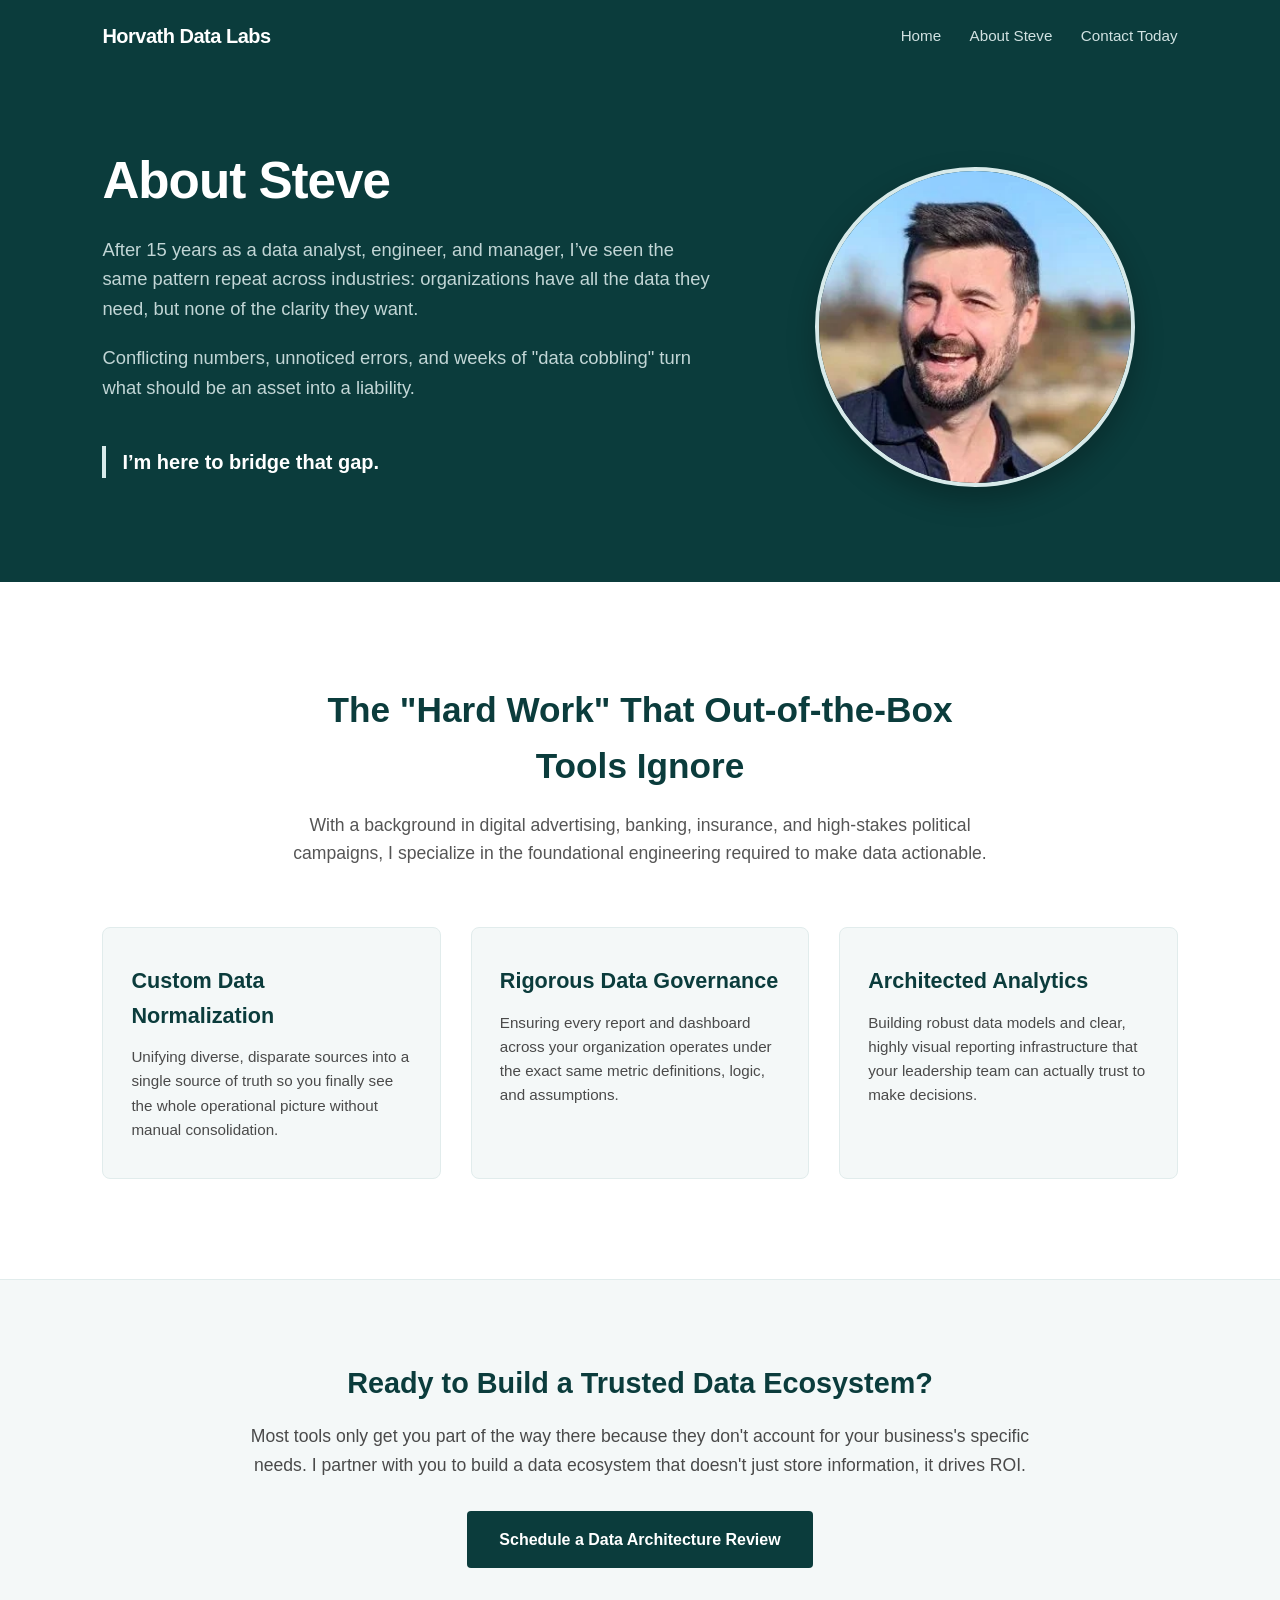
==== about.html @ 763e81eb "Update site code and add new assets" ====
<!DOCTYPE html>
<html lang="en">
<head>
    <meta charset="UTF-8">
    <meta name="viewport" content="width=device-width, initial-scale=1.0">
    <title>About Steve | Horvath Data Labs</title>
    <link rel="stylesheet" href="styles.css">
</head>
<body>

    <!-- Shared Header Placeholder -->
    <div id="header-placeholder"></div>

    <script>
      fetch('header.html')
        .then(response => response.text())
        .then(data => {
          const placeholder = document.getElementById('header-placeholder');
          placeholder.innerHTML = data;

          // Automatically set the 'active' class on the matching navigation link
          const currentPage = window.location.pathname.split('/').pop() || 'index.html';
          const links = placeholder.querySelectorAll('nav a');
          links.forEach(link => {
            if (link.getAttribute('href') === currentPage) {
              link.classList.add('active');
            }
          });
        });
    </script>

    <!-- SECTION 1: ABOUT HERO -->
    <section class="hero-container about-hero">
        <div class="hero-text">
            <h1>About Steve</h1>
            <p>After 15 years as a data analyst, engineer, and manager, I’ve seen the same pattern repeat across industries: organizations have all the data they need, but none of the clarity they want.</p>
            <p>Conflicting numbers, unnoticed errors, and weeks of "data cobbling" turn what should be an asset into a liability.</p>
            <div class="tagline-quote">I’m here to bridge that gap.</div>
        </div>
        <div class="hero-image-wrapper">
            <img src="images/steve.jpeg" alt="Steve - Horvath Data Labs" class="profile-img">
        </div>
    </section>

    <!-- SECTION 2: SPECIALIZATION GRID -->
    <section class="specialization-section">
        <div class="section-header">
            <h2>The "Hard Work" That Out-of-the-Box Tools Ignore</h2>
            <p>With a background in digital advertising, banking, insurance, and high-stakes political campaigns, I specialize in the foundational engineering required to make data actionable.</p>
        </div>

        <div class="grid-container">
            <div class="card">
                <h3>Custom Data Normalization</h3>
                <p>Unifying diverse, disparate sources into a single source of truth so you finally see the whole operational picture without manual consolidation.</p>
            </div>

            <div class="card">
                <h3>Rigorous Data Governance</h3>
                <p>Ensuring every report and dashboard across your organization operates under the exact same metric definitions, logic, and assumptions.</p>
            </div>

            <div class="card">
                <h3>Architected Analytics</h3>
                <p>Building robust data models and clear, highly visual reporting infrastructure that your leadership team can actually trust to make decisions.</p>
            </div>
        </div>
    </section>

    <!-- SECTION 3: ROI & CTA -->
    <section class="cta-section">
        <div class="cta-box">
            <h3>Ready to Build a Trusted Data Ecosystem?</h3>
            <p>Most tools only get you part of the way there because they don't account for your business's specific needs. I partner with you to build a data ecosystem that doesn't just store information, it drives ROI.</p>
            <a href="contact.html" class="btn-primary">Schedule a Data Architecture Review</a>
        </div>
    </section>

</body>
</html>
---- styles.css ----
/* ==========================================================================
   1. GLOBAL RESETS & BASE STYLES
   ========================================================================== */
* {
    margin: 0;
    padding: 0;
    box-sizing: border-box;
    font-family: -apple-system, BlinkMacSystemFont, "Segoe UI", Roboto, Helvetica, Arial, sans-serif;
}

body {
    color: #1a1a1a;
    background-color: #fcfcfc;
    line-height: 1.6;
}

/* ==========================================================================
   2. SHARED HEADER & NAVIGATION
   ========================================================================== */
#header-placeholder {
    position: sticky;
    top: 0;
    z-index: 1000;
    width: 100%;
}

header {
    display: flex;
    justify-content: space-between;
    align-items: center;
    width: 100%;
    padding: 20px 8%;
    box-sizing: border-box;
    background-color: #0b3c3c;
    color: #ffffff;
}

.logo, .logo a {
    color: #ffffff;
    text-decoration: none;
    font-size: 1.25rem;
    font-weight: 700;
    letter-spacing: -0.5px;
}

nav a {
    color: #d1e2e2;
    text-decoration: none;
    margin-left: 24px;
    font-size: 0.95rem;
    font-weight: 500;
    transition: color 0.2s;
}

nav a:hover,
nav a.active {
    color: #ffffff;
}

/* ==========================================================================
   3. REUSABLE COMPONENTS (BUTTONS, CARDS, GRIDS)
   ========================================================================== */
.btn-primary {
    display: inline-block;
    align-self: flex-start;
    background-color: #ffffff;
    color: #0b3c3c;
    padding: 16px 32px;
    border-radius: 4px;
    font-weight: 600;
    text-decoration: none;
    transition: background-color 0.2s, transform 0.1s;
}

.btn-primary:hover {
    background-color: #e2f0f0;
    transform: translateY(-2px);
}

.section-header {
    text-align: center;
    max-width: 700px;
    margin: 0 auto 60px auto;
}

.section-header h2 {
    font-size: 2.2rem;
    color: #0b3c3c;
    margin-bottom: 16px;
}

.section-header p {
    font-size: 1.1rem;
    color: #555555;
}

.grid-container {
    display: grid;
    grid-template-columns: repeat(auto-fit, minmax(260px, 1fr));
    gap: 30px;
    max-width: 1200px;
    margin: 0 auto;
}

.card {
    background-color: #f4f8f8;
    border: 1px solid #e1ecec;
    border-radius: 8px;
    padding: 36px 28px;
    position: relative;
    transition: transform 0.2s, box-shadow 0.2s;
}

.card:hover {
    transform: translateY(-4px);
    box-shadow: 0 12px 24px rgba(0, 0, 0, 0.05);
}

/* Step Badges & Card Typography */
.step-number {
    font-size: 0.9rem;
    font-weight: 700;
    color: #0b3c3c;
    background-color: #d8eaea;
    padding: 4px 10px;
    border-radius: 4px;
    display: inline-block;
    margin-bottom: 20px;
}

.card h3 {
    font-size: 1.35rem;
    color: #1a1a1a;
    margin-bottom: 6px;
}

.card h4 {
    font-size: 0.9rem;
    color: #556b6b;
    font-weight: 600;
    text-transform: uppercase;
    letter-spacing: 0.5px;
    margin-bottom: 16px;
}

.card p {
    font-size: 0.95rem;
    color: #4a4a4a;
    line-height: 1.5;
}

/* ==========================================================================
   4. PAGE-SPECIFIC SECTIONS
   ========================================================================== */
/* Hero Section */
.hero-container {
    display: flex;
    background-color: #0b3c3c;
    color: #ffffff;
    min-height: 80vh;
}

.hero-text {
    flex: 1;
    padding: 80px 5% 80px 8%;
    display: flex;
    flex-direction: column;
    justify-content: center;
}

.hero-text h1 {
    font-size: 3.2rem;
    line-height: 1.15;
    font-weight: 700;
    margin-bottom: 24px;
    letter-spacing: -1px;
}

.hero-text p {
    font-size: 1.15rem;
    color: #c2d6d6;
    margin-bottom: 36px;
    max-width: 540px;
}

.hero-image {
    flex: 1;
    background-image: url('images/heublein-tower.jpeg');
    background-size: cover;
    background-position: center;
    min-height: 400px;
}

/* Hero Variant (About Page) */
.hero-container.about-hero {
    min-height: auto;
    align-items: center;
    padding: 80px 8%;
    gap: 60px;
}

.hero-container.about-hero .hero-text {
    flex: 1.2;
    padding: 0;
}

.hero-container.about-hero .hero-text p {
    margin-bottom: 20px;
    max-width: none;
}

.hero-image-wrapper {
    flex: 0.8;
    display: flex;
    justify-content: center;
}

.profile-img {
    width: 320px;
    height: 320px;
    object-fit: cover;
    border-radius: 50%;
    border: 4px solid #d8eaea;
    box-shadow: 0 12px 28px rgba(0, 0, 0, 0.25);
}

.tagline-quote {
    font-size: 1.25rem;
    font-weight: 600;
    color: #ffffff;
    border-left: 4px solid #d8eaea;
    padding-left: 16px;
    margin: 24px 0;
}

/* 4-Step Process Section */
.process-section {
    padding: 100px 8%;
    background-color: #ffffff;
}

/* Specialization Grid Section */
.specialization-section {
    padding: 100px 8%;
    background-color: #ffffff;
}

.specialization-section .section-header {
    max-width: 720px;
}

.specialization-section .grid-container {
    grid-template-columns: repeat(auto-fit, minmax(280px, 1fr));
}

.specialization-section .card h3 {
    color: #0b3c3c;
    margin-bottom: 12px;
}

.specialization-section .card p {
    line-height: 1.6;
}

/* Applied Expertise Section */
.expertise-section {
    padding: 80px 8%;
    background-color: #f4f8f8;
    border-top: 1px solid #e1ecec;
}

.expertise-grid {
    display: grid;
    grid-template-columns: repeat(auto-fit, minmax(300px, 1fr));
    gap: 24px;
    margin-top: 40px;
}

.expertise-card {
    background: #ffffff;
    padding: 24px;
    border-radius: 6px;
    border: 1px solid #e1ecec;
}

.expertise-card h4 {
    font-size: 1.1rem;
    margin-bottom: 10px;
    color: #0b3c3c;
}

.expertise-card a {
    display: inline-block;
    margin-top: 14px;
    color: #0b3c3c;
    font-weight: 600;
    text-decoration: none;
    font-size: 0.9rem;
}

/* Contact Page Layout */
.container {
    max-width: 1100px;
    margin: 50px auto;
    padding: 0 20px;
    display: grid;
    grid-template-columns: 1fr 1.2fr;
    gap: 50px;
    align-items: start;
}

.expectations-card {
    background-color: #f4f8f8;
    border: 1px solid #e1ecec;
    border-radius: 8px;
    padding: 24px;
}

.form-card {
    background: #ffffff;
    border: 1px solid #e1ecec;
    border-radius: 8px;
    padding: 32px;
    box-shadow: 0 4px 12px rgba(0, 0, 0, 0.03);
}

.form-group {
    margin-bottom: 20px;
}

.form-group label {
    display: block;
    font-size: 0.9rem;
    font-weight: 600;
    color: #2d3748;
    margin-bottom: 6px;
}

.form-group input,
.form-group select,
.form-group textarea {
    width: 100%;
    padding: 12px;
    border: 1px solid #cbd5e0;
    border-radius: 6px;
    font-size: 0.95rem;
    color: #1a1a1a;
    outline: none;
    transition: border-color 0.2s, box-shadow 0.2s;
}

.form-group input:focus,
.form-group select:focus,
.form-group textarea:focus {
    border-color: #0b3c3c;
    box-shadow: 0 0 0 3px rgba(11, 60, 60, 0.1);
}

.btn-submit {
    display: inline-block;
    width: 100%;
    padding: 14px;
    background-color: #0b3c3c;
    color: #ffffff;
    border: none;
    border-radius: 6px;
    font-size: 1rem;
    font-weight: 600;
    cursor: pointer;
    transition: background-color 0.2s;
    text-align: center;
}

.btn-submit:hover {
    background-color: #135252;
}

/* CTA Section */
.cta-section {
    padding: 80px 8%;
    background-color: #f4f8f8;
    border-top: 1px solid #e1ecec;
    text-align: center;
}

.cta-box {
    max-width: 780px;
    margin: 0 auto;
}

.cta-box h3 {
    font-size: 1.8rem;
    color: #0b3c3c;
    margin-bottom: 16px;
}

.cta-box p {
    font-size: 1.1rem;
    color: #4a4a4a;
    margin-bottom: 32px;
    line-height: 1.6;
}

.cta-section .btn-primary {
    background-color: #0b3c3c;
    color: #ffffff;
}

.cta-section .btn-primary:hover {
    background-color: #145252;
}

/* Custom checkmark list scope */
.expectations-card ul {
    list-style: none;
    padding-left: 0;
}

.expectations-card li {
    position: relative;
    padding-left: 24px;
    margin-bottom: 12px;
    color: #2d3748;
    font-size: 0.95rem;
}

.expectations-card li::before {
    content: "✓";
    position: absolute;
    left: 0;
    top: 0;
    color: #0b3c3c;
    font-weight: bold;
}

.expectations-card {
    margin-top: 35px;
}

/* ==========================================================================
   5. RESPONSIVE BREAKPOINTS
   ========================================================================== */
@media (max-width: 900px) {
    .hero-container {
        flex-direction: column;
    }
    .hero-container.about-hero {
        flex-direction: column-reverse;
        padding: 60px 6%;
        text-align: center;
    }
    .hero-text {
        padding: 60px 6%;
    }
    .hero-text h1 {
        font-size: 2.4rem;
    }
    .hero-image {
        min-height: 300px;
    }
    .tagline-quote {
        border-left: none;
        border-top: 3px solid #d8eaea;
        padding-left: 0;
        padding-top: 16px;
    }
    .profile-img {
        width: 240px;
        height: 240px;
    }
    .container {
        grid-template-columns: 1fr;
        gap: 30px;
        margin: 30px auto;
    }
    .article-hero h1 {
        font-size: 2.1rem;
    }
    .article-hero p.subtitle {
        font-size: 1.05rem;
    }
}

/* ==========================================================================
   6. BLOG & ARTICLE STYLES
   ========================================================================== */

/* 1. Blog Grid / Listing Page Cards */
.blog-grid {
    display: grid;
    grid-template-columns: repeat(auto-fit, minmax(300px, 1fr));
    gap: 32px;
    max-width: 1200px;
    margin: 60px auto;
    padding: 0 20px;
}

.blog-card {
    background-color: #ffffff;
    border: 1px solid #e1ecec;
    border-radius: 8px;
    overflow: hidden;
    display: flex;
    flex-direction: column;
    transition: transform 0.2s, box-shadow 0.2s;
}

.blog-card:hover {
    transform: translateY(-4px);
    box-shadow: 0 12px 24px rgba(0, 0, 0, 0.06);
}

.blog-card-img {
    width: 100%;
    height: 200px;
    object-fit: cover;
}

.blog-card-body {
    padding: 24px;
    display: flex;
    flex-direction: column;
    flex-grow: 1;
}

.blog-meta {
    font-size: 0.85rem;
    color: #556b6b;
    font-weight: 600;
    text-transform: uppercase;
    letter-spacing: 0.5px;
    margin-bottom: 8px;
}

.blog-card-title {
    font-size: 1.35rem;
    color: #0b3c3c;
    margin-bottom: 12px;
    line-height: 1.3;
}

.blog-card-title a {
    color: inherit;
    text-decoration: none;
}

.blog-card-title a:hover {
    color: #135252;
}

.blog-card-excerpt {
    font-size: 0.95rem;
    color: #4a4a4a;
    line-height: 1.5;
    margin-bottom: 20px;
    flex-grow: 1;
}

.blog-card-link {
    color: #0b3c3c;
    font-weight: 600;
    text-decoration: none;
    font-size: 0.9rem;
}

.blog-card-link:hover {
    text-decoration: underline;
}

/* 2. Article Hero & Header Elements */
.article-hero {
    background-color: #0b3c3c;
    color: #ffffff;
    padding: 70px 8% 60px 8%;
    text-align: center;
}

.article-hero .category-tag {
    display: inline-block;
    background-color: rgba(216, 234, 234, 0.15);
    color: #d8eaea;
    font-size: 0.85rem;
    font-weight: 600;
    text-transform: uppercase;
    letter-spacing: 1px;
    padding: 6px 16px;
    border-radius: 20px;
    margin-bottom: 20px;
    border: 1px solid rgba(216, 234, 234, 0.2);
}

.article-hero h1 {
    font-size: 2.8rem;
    line-height: 1.2;
    font-weight: 700;
    max-width: 900px;
    margin: 0 auto 20px auto;
    letter-spacing: -0.5px;
}

.article-hero p.subtitle {
    font-size: 1.2rem;
    color: #c2d6d6;
    max-width: 720px;
    margin: 0 auto;
}

/* 3. Single Article Post Container */
.article-container {
    max-width: 860px;
    margin: 0 auto;
    padding: 60px 24px;
}

.article-header {
    margin-bottom: 32px;
    text-align: center;
}

.article-title {
    font-size: 2.5rem;
    color: #0b3c3c;
    line-height: 1.2;
    margin-bottom: 16px;
    letter-spacing: -0.5px;
}

.article-meta {
    font-size: 0.95rem;
    color: #555555;
    display: flex;
    justify-content: center;
    gap: 16px;
    align-items: center;
}

.article-featured-img {
    width: 100%;
    max-height: 420px;
    object-fit: cover;
    border-radius: 8px;
    margin-bottom: 40px;
}

/* 4. Article Body Typography & Content */
.article-body {
    font-size: 1.1rem;
    line-height: 1.8;
    color: #1a1a1a;
}

.intro-lead {
    font-size: 1.2rem;
    color: #2d3748;
    line-height: 1.7;
    margin-bottom: 28px;
    font-weight: 500;
}

.article-body p {
    margin-bottom: 24px;
}

.article-body h2 {
    font-size: 1.8rem;
    color: #0b3c3c;
    margin: 50px 0 20px 0;
    line-height: 1.3;
    letter-spacing: -0.5px;
}

.article-body h3 {
    font-size: 1.4rem;
    color: #0b3c3c;
    margin: 32px 0 12px 0;
    line-height: 1.3;
}

.article-body ul,
.article-body ol {
    margin: 0 0 24px 24px;
    padding-left: 12px;
}

.article-body li {
    margin-bottom: 8px;
}

.article-body blockquote {
    border-left: 4px solid #0b3c3c;
    background-color: #f4f8f8;
    padding: 20px 24px;
    margin: 32px 0;
    border-radius: 0 6px 6px 0;
    font-style: italic;
    color: #2d3748;
}

.article-body code {
    background-color: #f4f8f8;
    border: 1px solid #e1ecec;
    padding: 2px 6px;
    border-radius: 4px;
    font-family: monospace;
    font-size: 0.9em;
}

.article-body pre {
    background-color: #0b3c3c;
    color: #ffffff;
    padding: 20px;
    border-radius: 8px;
    overflow-x: auto;
    margin: 30px 0;
}

.article-body pre code {
    background: none;
    border: none;
    color: inherit;
    padding: 0;
}

.article-body figure {
    margin: 32px 0;
}

.article-body figcaption {
    text-align: center;
    font-size: 0.85rem;
    color: #555555;
    margin-top: 8px;
}

.article-body hr {
    border: 0;
    height: 1px;
    background: #e1ecec;
    margin: 40px 0;
}

/* Callout Box Component */
.cost-box {
    background-color: #f4f8f8;
    border-left: 4px solid #0b3c3c;
    border-radius: 0 8px 8px 0;
    padding: 24px 28px;
    margin: 36px 0;
}

.cost-box h3 {
    color: #0b3c3c;
    font-size: 1.2rem;
    margin-bottom: 12px;
}

.cost-box ul {
    list-style: none;
    margin: 0;
    padding-left: 0;
}

.cost-box li {
    position: relative;
    padding-left: 24px;
    margin-bottom: 10px;
    color: #2d3748;
    font-size: 0.98rem;
}

.cost-box li::before {
    content: "•";
    position: absolute;
    left: 8px;
    color: #0b3c3c;
    font-weight: bold;
    font-size: 1.2rem;
}

/* Bullet/Check Solution List Component */
.solution-list {
    list-style: none;
    margin: 24px 0 40px 0;
    padding-left: 0;
}

.solution-list li {
    position: relative;
    padding-left: 32px;
    margin-bottom: 20px;
    font-size: 1.05rem;
    color: #333333;
    line-height: 1.6;
}

.solution-list li::before {
    content: "✓";
    position: absolute;
    left: 0;
    top: 0;
    color: #0b3c3c;
    font-weight: bold;
    font-size: 1.2rem;
    background-color: #e1ecec;
    width: 24px;
    height: 24px;
    border-radius: 50%;
    display: flex;
    align-items: center;
    justify-content: center;
}
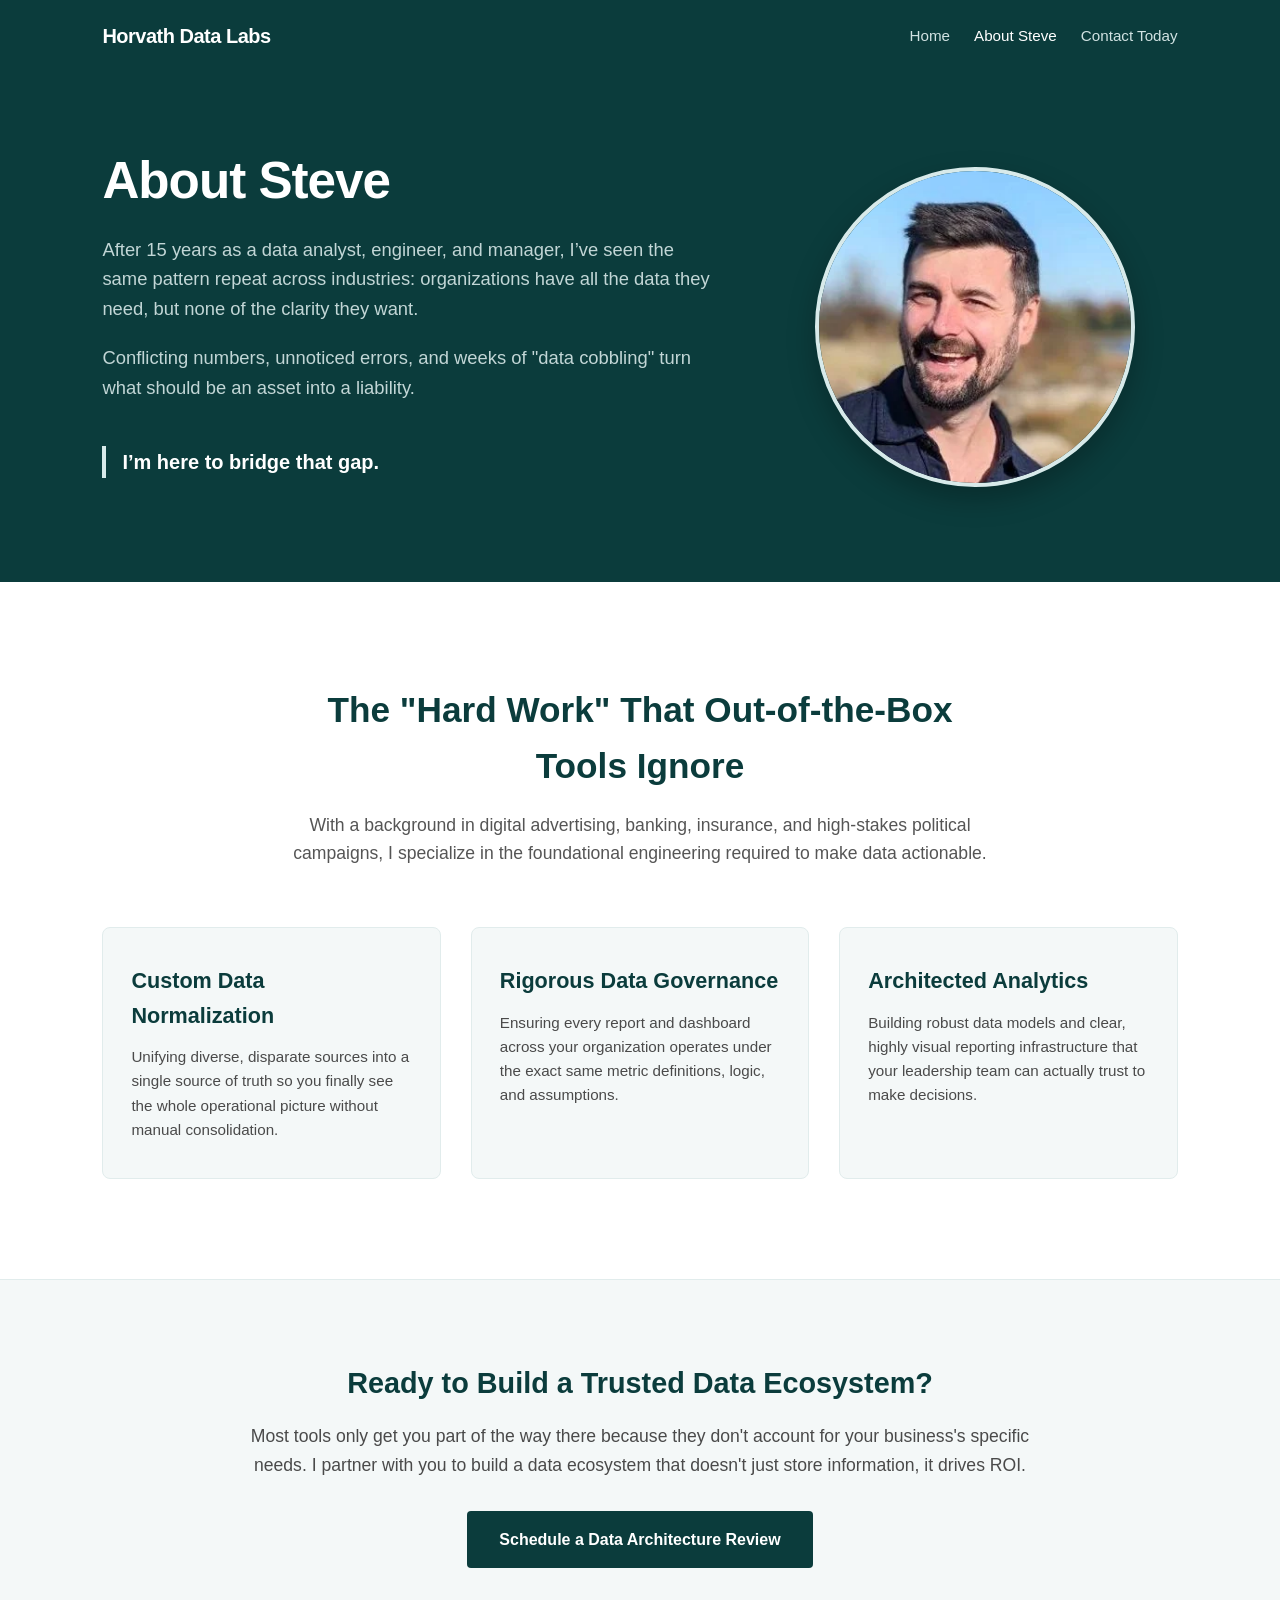
==== commit 9dad8a3d: "adjust hvac title" ====
--- a/about.html
+++ b/about.html
@@ -7,6 +7,9 @@
     <link rel="stylesheet" href="styles.css">
 </head>
 <body>
+
+    <!-- 1. Skip Navigation Link for Keyboard Users -->
+    <a href="#main-content" class="skip-link">Skip to main content</a>
 
     <!-- Shared Header Placeholder -->
     <div id="header-placeholder"></div>
@@ -18,63 +21,73 @@
           const placeholder = document.getElementById('header-placeholder');
           placeholder.innerHTML = data;
 
-          // Automatically set the 'active' class on the matching navigation link
+          // Set 'active' class and programmatic 'aria-current' attribute for screen readers
           const currentPage = window.location.pathname.split('/').pop() || 'index.html';
           const links = placeholder.querySelectorAll('nav a');
           links.forEach(link => {
-            if (link.getAttribute('href') === currentPage) {
+            const href = link.getAttribute('href');
+            if (href === currentPage || href === '/' + currentPage) {
               link.classList.add('active');
+              link.setAttribute('aria-current', 'page');
             }
           });
         });
     </script>
 
-    <!-- SECTION 1: ABOUT HERO -->
-    <section class="hero-container about-hero">
-        <div class="hero-text">
-            <h1>About Steve</h1>
-            <p>After 15 years as a data analyst, engineer, and manager, I’ve seen the same pattern repeat across industries: organizations have all the data they need, but none of the clarity they want.</p>
-            <p>Conflicting numbers, unnoticed errors, and weeks of "data cobbling" turn what should be an asset into a liability.</p>
-            <div class="tagline-quote">I’m here to bridge that gap.</div>
-        </div>
-        <div class="hero-image-wrapper">
-            <img src="images/steve.jpeg" alt="Steve - Horvath Data Labs" class="profile-img">
-        </div>
-    </section>
+    <!-- 2. Main Structural Landmark -->
+    <main id="main-content">
 
-    <!-- SECTION 2: SPECIALIZATION GRID -->
-    <section class="specialization-section">
-        <div class="section-header">
-            <h2>The "Hard Work" That Out-of-the-Box Tools Ignore</h2>
-            <p>With a background in digital advertising, banking, insurance, and high-stakes political campaigns, I specialize in the foundational engineering required to make data actionable.</p>
-        </div>
+        <!-- SECTION 1: ABOUT HERO -->
+        <section class="hero-container about-hero" aria-labelledby="about-hero-title">
+            <div class="hero-text">
+                <h1 id="about-hero-title">About Steve</h1>
+                <p>After 15 years as a data analyst, engineer, and manager, I’ve seen the same pattern repeat across industries: organizations have all the data they need, but none of the clarity they want.</p>
+                <p>Conflicting numbers, unnoticed errors, and weeks of "data cobbling" turn what should be an asset into a liability.</p>
+                <div class="tagline-quote">I’m here to bridge that gap.</div>
+            </div>
+            <div class="hero-image-wrapper">
+                <!-- 3. Descriptive Alt Text -->
+                <img src="images/steve.jpeg" alt="Steve, founder of Horvath Data Labs" class="profile-img">
+            </div>
+        </section>
 
-        <div class="grid-container">
-            <div class="card">
-                <h3>Custom Data Normalization</h3>
-                <p>Unifying diverse, disparate sources into a single source of truth so you finally see the whole operational picture without manual consolidation.</p>
+        <!-- SECTION 2: SPECIALIZATION GRID -->
+        <section class="specialization-section" aria-labelledby="specialization-title">
+            <div class="section-header">
+                <h2 id="specialization-title">The "Hard Work" That Out-of-the-Box Tools Ignore</h2>
+                <p>With a background in digital advertising, banking, insurance, and high-stakes political campaigns, I specialize in the foundational engineering required to make data actionable.</p>
             </div>
 
-            <div class="card">
-                <h3>Rigorous Data Governance</h3>
-                <p>Ensuring every report and dashboard across your organization operates under the exact same metric definitions, logic, and assumptions.</p>
+            <div class="grid-container">
+                <!-- 4. Semantic Article Containers for Grid Cards -->
+                <article class="card">
+                    <h3>Custom Data Normalization</h3>
+                    <p>Unifying diverse, disparate sources into a single source of truth so you finally see the whole operational picture without manual consolidation.</p>
+                </article>
+
+                <article class="card">
+                    <h3>Rigorous Data Governance</h3>
+                    <p>Ensuring every report and dashboard across your organization operates under the exact same metric definitions, logic, and assumptions.</p>
+                </article>
+
+                <article class="card">
+                    <h3>Architected Analytics</h3>
+                    <p>Building robust data models and clear, highly visual reporting infrastructure that your leadership team can actually trust to make decisions.</p>
+                </article>
             </div>
+        </section>
 
-            <div class="card">
-                <h3>Architected Analytics</h3>
-                <p>Building robust data models and clear, highly visual reporting infrastructure that your leadership team can actually trust to make decisions.</p>
+        <!-- SECTION 3: ROI & CTA -->
+        <section class="cta-section" aria-labelledby="cta-title">
+            <div class="cta-box">
+                <!-- 5. Corrected Heading Hierarchy (h2 instead of h3) -->
+                <h2 id="cta-title">Ready to Build a Trusted Data Ecosystem?</h2>
+                <p>Most tools only get you part of the way there because they don't account for your business's specific needs. I partner with you to build a data ecosystem that doesn't just store information, it drives ROI.</p>
+                <a href="contact.html" class="btn-primary">Schedule a Data Architecture Review</a>
             </div>
-        </div>
-    </section>
+        </section>
 
-    <!-- SECTION 3: ROI & CTA -->
-    <section class="cta-section">
-        <div class="cta-box">
-            <h3>Ready to Build a Trusted Data Ecosystem?</h3>
-            <p>Most tools only get you part of the way there because they don't account for your business's specific needs. I partner with you to build a data ecosystem that doesn't just store information, it drives ROI.</p>
-            <a href="contact.html" class="btn-primary">Schedule a Data Architecture Review</a>
-        </div>
-    </section>
+    </main>
 
 </body>
 </html>
--- a/styles.css
+++ b/styles.css
@@ -14,6 +14,42 @@
     line-height: 1.6;
 }
 
+/* Fluid Responsive Images */
+img {
+    max-width: 100%;
+    height: auto;
+    display: block;
+}
+
+/* High-Contrast Visible Keyboard Focus Indicators (WCAG 2.4.7) */
+a:focus-visible,
+button:focus-visible,
+input:focus-visible,
+select:focus-visible,
+textarea:focus-visible {
+    outline: 3px solid #005fcc;
+    outline-offset: 3px;
+}
+
+/* Hide Skip Link Off-Screen (Reveals only on Keyboard Focus) */
+.skip-link {
+    position: absolute;
+    top: -100px;
+    left: 0;
+    background: #000000;
+    color: #ffffff;
+    padding: 10px 16px;
+    font-size: 14px;
+    font-weight: bold;
+    z-index: 9999;
+    text-decoration: none;
+    transition: top 0.2s ease;
+}
+
+.skip-link:focus {
+    top: 0;
+}
+
 /* ==========================================================================
    2. SHARED HEADER & NAVIGATION
    ========================================================================== */
@@ -43,17 +79,31 @@
     letter-spacing: -0.5px;
 }
 
-nav a {
+/* Header list navigation reset & alignment */
+header nav ul {
+    display: flex;
+    align-items: center;
+    list-style: none;
+    margin: 0;
+    padding: 0;
+    gap: 1.5rem;
+}
+
+header nav ul li {
+    margin: 0;
+    padding: 0;
+}
+
+header nav a {
     color: #d1e2e2;
     text-decoration: none;
-    margin-left: 24px;
     font-size: 0.95rem;
     font-weight: 500;
     transition: color 0.2s;
 }
 
-nav a:hover,
-nav a.active {
+header nav a:hover,
+header nav a.active {
     color: #ffffff;
 }
 
@@ -134,7 +184,8 @@
     margin-bottom: 6px;
 }
 
-.card h4 {
+.card h4,
+.card .card-subtitle {
     font-size: 0.9rem;
     color: #556b6b;
     font-weight: 600;
@@ -283,7 +334,7 @@
     border: 1px solid #e1ecec;
 }
 
-.expertise-card h4 {
+.expertise-card h3 {
     font-size: 1.1rem;
     margin-bottom: 10px;
     color: #0b3c3c;
@@ -314,6 +365,35 @@
     border: 1px solid #e1ecec;
     border-radius: 8px;
     padding: 24px;
+    margin-top: 35px;
+}
+
+.expectations-card h2 {
+    font-size: 1.35rem;
+    color: #0b3c3c;
+    margin-bottom: 16px;
+}
+
+.expectations-card ul {
+    list-style: none;
+    padding-left: 0;
+}
+
+.expectations-card li {
+    position: relative;
+    padding-left: 24px;
+    margin-bottom: 12px;
+    color: #2d3748;
+    font-size: 0.95rem;
+}
+
+.expectations-card li::before {
+    content: "✓";
+    position: absolute;
+    left: 0;
+    top: 0;
+    color: #0b3c3c;
+    font-weight: bold;
 }
 
 .form-card {
@@ -345,15 +425,16 @@
     border-radius: 6px;
     font-size: 0.95rem;
     color: #1a1a1a;
+    transition: border-color 0.2s, box-shadow 0.2s;
+}
+
+/* Explicit focus-visible state for form elements to ensure WCAG compliance */
+.form-group input:focus-visible,
+.form-group select:focus-visible,
+.form-group textarea:focus-visible {
+    border-color: #0b3c3c;
+    box-shadow: 0 0 0 3px rgba(11, 60, 60, 0.2);
     outline: none;
-    transition: border-color 0.2s, box-shadow 0.2s;
-}
-
-.form-group input:focus,
-.form-group select:focus,
-.form-group textarea:focus {
-    border-color: #0b3c3c;
-    box-shadow: 0 0 0 3px rgba(11, 60, 60, 0.1);
 }
 
 .btn-submit {
@@ -388,7 +469,7 @@
     margin: 0 auto;
 }
 
-.cta-box h3 {
+.cta-box h2 {
     font-size: 1.8rem;
     color: #0b3c3c;
     margin-bottom: 16px;
@@ -410,183 +491,166 @@
     background-color: #145252;
 }
 
-/* Custom checkmark list scope */
-.expectations-card ul {
-    list-style: none;
-    padding-left: 0;
-}
-
-.expectations-card li {
-    position: relative;
-    padding-left: 24px;
-    margin-bottom: 12px;
-    color: #2d3748;
-    font-size: 0.95rem;
-}
-
-.expectations-card li::before {
-    content: "✓";
-    position: absolute;
-    left: 0;
-    top: 0;
-    color: #0b3c3c;
-    font-weight: bold;
-}
-
-.expectations-card {
-    margin-top: 35px;
-}
-
 /* ==========================================================================
    5. RESPONSIVE BREAKPOINTS
    ========================================================================== */
 @media (max-width: 900px) {
+    header {
+        flex-direction: column;
+        gap: 16px;
+        text-align: center;
+        padding: 16px 5%;
+    }
+
+    header nav ul {
+        justify-content: center;
+        flex-wrap: wrap;
+        gap: 1rem;
+    }
+
     .hero-container {
-        flex-direction: column;
-    }
+        flex-direction: column-reverse;
+        min-height: auto;
+    }
+
     .hero-container.about-hero {
         flex-direction: column-reverse;
-        padding: 60px 6%;
+        padding: 50px 6%;
         text-align: center;
     }
+
     .hero-text {
-        padding: 60px 6%;
-    }
+        padding: 50px 6%;
+        text-align: center;
+        align-items: center;
+    }
+
     .hero-text h1 {
         font-size: 2.4rem;
     }
+
     .hero-image {
         min-height: 300px;
-    }
+        width: 100%;
+    }
+
     .tagline-quote {
         border-left: none;
         border-top: 3px solid #d8eaea;
         padding-left: 0;
         padding-top: 16px;
     }
+
     .profile-img {
         width: 240px;
         height: 240px;
     }
+
+    .process-section,
+    .specialization-section,
+    .expertise-section,
+    .cta-section {
+        padding: 60px 6%;
+    }
+
     .container {
         grid-template-columns: 1fr;
         gap: 30px;
         margin: 30px auto;
     }
-    .article-hero h1 {
-        font-size: 2.1rem;
-    }
-    .article-hero p.subtitle {
-        font-size: 1.05rem;
+}
+
+@media (max-width: 600px) {
+    header {
+        padding: 14px 4%;
+    }
+
+    header nav ul {
+        gap: 0.75rem;
+    }
+
+    header nav a {
+        font-size: 0.9rem;
+    }
+
+    .hero-text {
+        padding: 36px 4%;
+    }
+
+    .hero-text h1 {
+        font-size: 1.85rem;
+    }
+
+    .hero-text p {
+        font-size: 1rem;
+        margin-bottom: 24px;
+    }
+
+    .hero-image {
+        min-height: 240px;
+    }
+
+    .profile-img {
+        width: 180px;
+        height: 180px;
+    }
+
+    .section-header h2 {
+        font-size: 1.75rem;
+    }
+
+    .section-header {
+        margin-bottom: 36px;
+    }
+
+    .process-section,
+    .specialization-section,
+    .expertise-section,
+    .cta-section {
+        padding: 40px 4%;
+    }
+
+    .grid-container {
+        gap: 20px;
+    }
+
+    .card {
+        padding: 24px 20px;
+    }
+
+    .btn-primary,
+    .btn-submit {
+        width: 100%;
+        text-align: center;
+    }
+
+    .form-card {
+        padding: 20px 16px;
     }
 }
 
 /* ==========================================================================
-   6. BLOG & ARTICLE STYLES
+   6. ARTICLE & CONSULTING PAGE LAYOUTS
    ========================================================================== */
-
-/* 1. Blog Grid / Listing Page Cards */
-.blog-grid {
-    display: grid;
-    grid-template-columns: repeat(auto-fit, minmax(300px, 1fr));
-    gap: 32px;
-    max-width: 1200px;
-    margin: 60px auto;
-    padding: 0 20px;
-}
-
-.blog-card {
-    background-color: #ffffff;
-    border: 1px solid #e1ecec;
-    border-radius: 8px;
-    overflow: hidden;
-    display: flex;
-    flex-direction: column;
-    transition: transform 0.2s, box-shadow 0.2s;
-}
-
-.blog-card:hover {
-    transform: translateY(-4px);
-    box-shadow: 0 12px 24px rgba(0, 0, 0, 0.06);
-}
-
-.blog-card-img {
-    width: 100%;
-    height: 200px;
-    object-fit: cover;
-}
-
-.blog-card-body {
-    padding: 24px;
-    display: flex;
-    flex-direction: column;
-    flex-grow: 1;
-}
-
-.blog-meta {
+.article-hero {
+    background-color: #0b3c3c;
+    color: #ffffff;
+    text-align: center;
+    padding: 80px 8%;
+}
+
+.category-tag {
+    display: inline-block;
+    border: 1px solid rgba(255, 255, 255, 0.35);
+    background-color: rgba(255, 255, 255, 0.08);
+    color: #ffffff;
+    padding: 6px 18px;
+    border-radius: 20px;
     font-size: 0.85rem;
-    color: #556b6b;
     font-weight: 600;
     text-transform: uppercase;
     letter-spacing: 0.5px;
-    margin-bottom: 8px;
-}
-
-.blog-card-title {
-    font-size: 1.35rem;
-    color: #0b3c3c;
-    margin-bottom: 12px;
-    line-height: 1.3;
-}
-
-.blog-card-title a {
-    color: inherit;
-    text-decoration: none;
-}
-
-.blog-card-title a:hover {
-    color: #135252;
-}
-
-.blog-card-excerpt {
-    font-size: 0.95rem;
-    color: #4a4a4a;
-    line-height: 1.5;
-    margin-bottom: 20px;
-    flex-grow: 1;
-}
-
-.blog-card-link {
-    color: #0b3c3c;
-    font-weight: 600;
-    text-decoration: none;
-    font-size: 0.9rem;
-}
-
-.blog-card-link:hover {
-    text-decoration: underline;
-}
-
-/* 2. Article Hero & Header Elements */
-.article-hero {
-    background-color: #0b3c3c;
-    color: #ffffff;
-    padding: 70px 8% 60px 8%;
-    text-align: center;
-}
-
-.article-hero .category-tag {
-    display: inline-block;
-    background-color: rgba(216, 234, 234, 0.15);
-    color: #d8eaea;
-    font-size: 0.85rem;
-    font-weight: 600;
-    text-transform: uppercase;
-    letter-spacing: 1px;
-    padding: 6px 16px;
-    border-radius: 20px;
-    margin-bottom: 20px;
-    border: 1px solid rgba(216, 234, 234, 0.2);
+    margin-bottom: 24px;
 }
 
 .article-hero h1 {
@@ -598,214 +662,119 @@
     letter-spacing: -0.5px;
 }
 
-.article-hero p.subtitle {
-    font-size: 1.2rem;
+.subtitle {
+    font-size: 1.15rem;
     color: #c2d6d6;
     max-width: 720px;
     margin: 0 auto;
-}
-
-/* 3. Single Article Post Container */
+    line-height: 1.6;
+}
+
 .article-container {
-    max-width: 860px;
-    margin: 0 auto;
-    padding: 60px 24px;
-}
-
-.article-header {
-    margin-bottom: 32px;
-    text-align: center;
-}
-
-.article-title {
-    font-size: 2.5rem;
-    color: #0b3c3c;
-    line-height: 1.2;
-    margin-bottom: 16px;
-    letter-spacing: -0.5px;
-}
-
-.article-meta {
-    font-size: 0.95rem;
-    color: #555555;
-    display: flex;
-    justify-content: center;
-    gap: 16px;
-    align-items: center;
-}
-
-.article-featured-img {
-    width: 100%;
-    max-height: 420px;
-    object-fit: cover;
-    border-radius: 8px;
-    margin-bottom: 40px;
-}
-
-/* 4. Article Body Typography & Content */
+    max-width: 820px;
+    margin: 60px auto;
+    padding: 0 24px;
+}
+
 .article-body {
-    font-size: 1.1rem;
-    line-height: 1.8;
-    color: #1a1a1a;
+    color: #2d3748;
+    font-size: 1.05rem;
+    line-height: 1.7;
 }
 
 .intro-lead {
     font-size: 1.2rem;
-    color: #2d3748;
-    line-height: 1.7;
-    margin-bottom: 28px;
-    font-weight: 500;
+    line-height: 1.65;
+    color: #1a1a1a;
+    margin-bottom: 36px;
+}
+
+.article-body h2 {
+    font-size: 1.8rem;
+    color: #0b3c3c;
+    margin: 48px 0 20px 0;
+    letter-spacing: -0.3px;
 }
 
 .article-body p {
     margin-bottom: 24px;
-}
-
-.article-body h2 {
-    font-size: 1.8rem;
-    color: #0b3c3c;
-    margin: 50px 0 20px 0;
-    line-height: 1.3;
-    letter-spacing: -0.5px;
-}
-
-.article-body h3 {
-    font-size: 1.4rem;
-    color: #0b3c3c;
-    margin: 32px 0 12px 0;
-    line-height: 1.3;
-}
-
-.article-body ul,
-.article-body ol {
-    margin: 0 0 24px 24px;
-    padding-left: 12px;
-}
-
-.article-body li {
-    margin-bottom: 8px;
-}
-
-.article-body blockquote {
-    border-left: 4px solid #0b3c3c;
-    background-color: #f4f8f8;
-    padding: 20px 24px;
-    margin: 32px 0;
-    border-radius: 0 6px 6px 0;
-    font-style: italic;
-    color: #2d3748;
-}
-
-.article-body code {
-    background-color: #f4f8f8;
-    border: 1px solid #e1ecec;
-    padding: 2px 6px;
-    border-radius: 4px;
-    font-family: monospace;
-    font-size: 0.9em;
-}
-
-.article-body pre {
-    background-color: #0b3c3c;
-    color: #ffffff;
-    padding: 20px;
-    border-radius: 8px;
-    overflow-x: auto;
-    margin: 30px 0;
-}
-
-.article-body pre code {
-    background: none;
-    border: none;
-    color: inherit;
-    padding: 0;
-}
-
-.article-body figure {
-    margin: 32px 0;
-}
-
-.article-body figcaption {
-    text-align: center;
-    font-size: 0.85rem;
-    color: #555555;
-    margin-top: 8px;
-}
-
-.article-body hr {
-    border: 0;
-    height: 1px;
-    background: #e1ecec;
-    margin: 40px 0;
-}
-
-/* Callout Box Component */
+    color: #333333;
+}
+
+/* Cost Box Component */
 .cost-box {
     background-color: #f4f8f8;
     border-left: 4px solid #0b3c3c;
     border-radius: 0 8px 8px 0;
-    padding: 24px 28px;
+    padding: 32px;
     margin: 36px 0;
 }
 
+.cost-box h2,
 .cost-box h3 {
-    color: #0b3c3c;
-    font-size: 1.2rem;
+    font-size: 1.35rem;
+    color: #0b3c3c;
+    margin-top: 0;
+    margin-bottom: 16px;
+}
+
+.cost-box ul {
+    padding-left: 20px;
+    margin-bottom: 0;
+}
+
+.cost-box li {
     margin-bottom: 12px;
-}
-
-.cost-box ul {
-    list-style: none;
-    margin: 0;
-    padding-left: 0;
-}
-
-.cost-box li {
-    position: relative;
-    padding-left: 24px;
-    margin-bottom: 10px;
     color: #2d3748;
-    font-size: 0.98rem;
-}
-
-.cost-box li::before {
-    content: "•";
-    position: absolute;
-    left: 8px;
-    color: #0b3c3c;
-    font-weight: bold;
-    font-size: 1.2rem;
-}
-
-/* Bullet/Check Solution List Component */
-.solution-list {
-    list-style: none;
-    margin: 24px 0 40px 0;
-    padding-left: 0;
-}
-
-.solution-list li {
-    position: relative;
-    padding-left: 32px;
-    margin-bottom: 20px;
-    font-size: 1.05rem;
-    color: #333333;
+    font-size: 0.95rem;
     line-height: 1.6;
 }
 
-.solution-list li::before {
-    content: "✓";
-    position: absolute;
-    left: 0;
-    top: 0;
-    color: #0b3c3c;
-    font-weight: bold;
-    font-size: 1.2rem;
-    background-color: #e1ecec;
-    width: 24px;
-    height: 24px;
-    border-radius: 50%;
-    display: flex;
-    align-items: center;
-    justify-content: center;
+.cost-box li:last-child {
+    margin-bottom: 0;
+}
+
+.cost-box li strong {
+    color: #1a1a1a;
+}
+
+.article-body .grid-container {
+    margin: 32px 0 48px 0;
+}
+
+/* Mobile Responsiveness for Article Pages */
+@media (max-width: 900px) {
+    .article-hero {
+        padding: 50px 6%;
+    }
+
+    .article-hero h1 {
+        font-size: 2.2rem;
+    }
+
+    .article-container {
+        margin: 40px auto;
+    }
+}
+
+@media (max-width: 600px) {
+    .article-hero {
+        padding: 36px 4%;
+    }
+
+    .article-hero h1 {
+        font-size: 1.75rem;
+    }
+
+    .subtitle {
+        font-size: 1rem;
+    }
+
+    .cost-box {
+        padding: 20px 16px;
+    }
+
+    .article-body h2 {
+        font-size: 1.5rem;
+    }
 }
